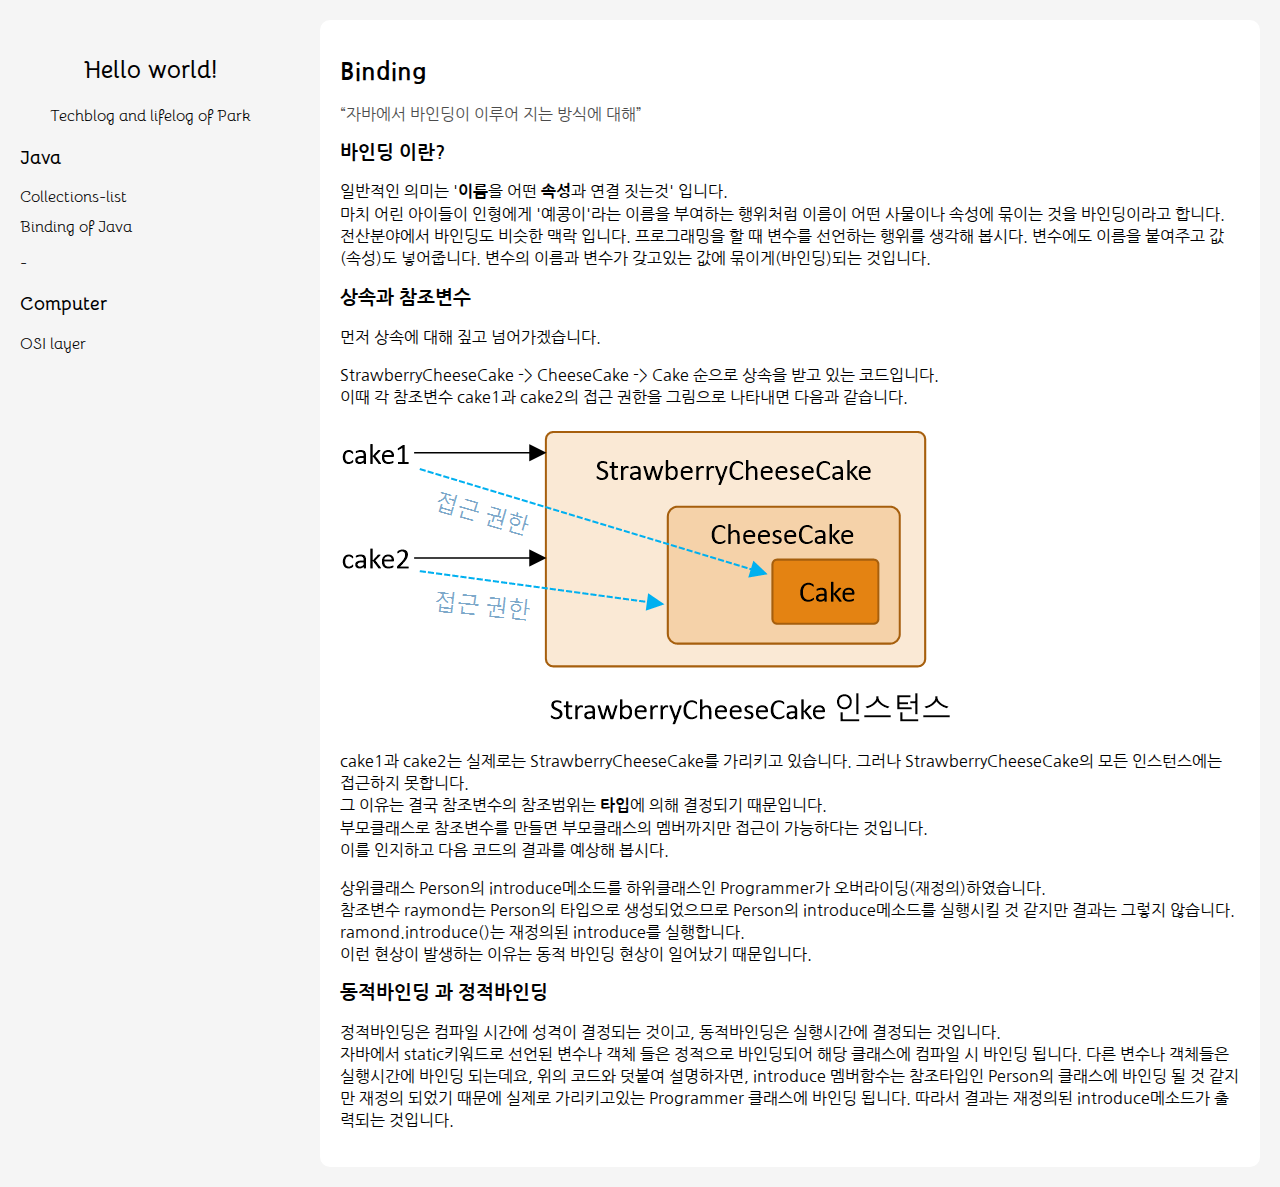
==== html/Binding.html @ 758eed29 "binding added" ====
<!DOCTYPE html>
<html lang="ko">

<head>
    <meta charset="UTF-8" />
    <meta name="viewport" content="width=device-width, initial-scale=1.0" />
    <link href="https://fonts.googleapis.com/css2?family=Bellota:wght@700&display=swap" rel="stylesheet">
    <link href="https://fonts.googleapis.com/css2?family=Nanum+Gothic&display=swap" rel="stylesheet">
    <link rel="stylesheet" href="../css/style.css">
    <link rel="stylesheet" href="../css/article-binding.css">
    <title>Hello world blog</title>
</head>

<body>
    <div class="container">
        <div class="categori">
            <h2 class="title"><a href="../index.html">Hello world!</a></h2>
            <p class="subtitle">Techblog and lifelog of Park</p>
            <h3>Java</h3>
            <dl>
                <li><a href="Collections-list.html">Collections-list</a></li>
                <li><a href="#">Binding of Java</a></li>
            </dl>
            <span>-</span>
            <h3>Computer</h3>
            <dl>
                <li><a href="OSI7layer.html">OSI layer</a></li>
            </dl>
        </div>
        <div class="content">
            <article>
                <h2>Binding</h2>
                <q style="opacity: 0.7;">자바에서 바인딩이 이루어 지는 방식에 대해</q>
                <h3>바인딩 이란?</h3>
                <p>
                    일반적인 의미는 '<b>이름</b>을 어떤 <b>속성</b>과 연결 짓는것' 입니다. <br>
                    마치 어린 아이들이 인형에게 '예콩이'라는 이름을 부여하는 행위처럼 이름이 어떤 사물이나 속성에
                    묶이는 것을 바인딩이라고 합니다. <br>전산분야에서 바인딩도 비슷한 맥락 입니다. 프로그래밍을 할 때
                    변수를 선언하는 행위를 생각해 봅시다. 변수에도 이름을 붙여주고 값(속성)도 넣어줍니다. 변수의 이름과
                    변수가 갖고있는 값에 묶이게(바인딩)되는 것입니다. <br>
                </p>
                <h3>상속과 참조변수</h3>
                <p>
                    먼저 상속에 대해 짚고 넘어가겠습니다. <br>
                </p>
                <script src="https://gist.github.com/gragasCanCode/0fcff56167aadafd9dcd7cb74efd6cf2.js"></script>
                <p>
                    StrawberryCheeseCake -> CheeseCake -> Cake 순으로 상속을 받고 있는 코드입니다. <br>
                    이때 각 참조변수 cake1과 cake2의 접근 권한을 그림으로 나타내면 다음과 같습니다.
                </p>
                <img src="../src/참조변수접근권한.PNG" alt="참조변수접근권한">
                <p>
                    cake1과 cake2는 실제로는 StrawberryCheeseCake를 가리키고 있습니다. 그러나 StrawberryCheeseCake의 모든
                    인스턴스에는 접근하지 못합니다. <br>
                    그 이유는 결국 참조변수의 참조범위는 <b>타입</b>에 의해 결정되기 때문입니다. <br>
                    부모클래스로 참조변수를 만들면 부모클래스의 멤버까지만 접근이 가능하다는 것입니다. <br>
                    이를 인지하고 다음 코드의 결과를 예상해 봅시다.
                </p>
                <script src="https://gist.github.com/gragasCanCode/bbcf72e77fa88265f7bf619aed804281.js"></script>
                <p>
                    상위클래스 Person의 introduce메소드를 하위클래스인 Programmer가 오버라이딩(재정의)하였습니다. <br>
                    참조변수 raymond는 Person의 타입으로 생성되었으므로 Person의 introduce메소드를 실행시킬 것 같지만 결과는
                    그렇지 않습니다. ramond.introduce()는 재정의된 introduce를 실행합니다. <br>
                    이런 현상이 발생하는 이유는 동적 바인딩 현상이 일어났기 때문입니다.
                </p>
                <h3>동적바인딩 과 정적바인딩</h3>
                <p>
                    정적바인딩은 컴파일 시간에 성격이 결정되는 것이고, 동적바인딩은 실행시간에 결정되는 것입니다. <br>
                    자바에서 static키워드로 선언된 변수나 객체 들은 정적으로 바인딩되어 해당 클래스에 컴파일 시 바인딩 됩니다.
                    다른 변수나 객체들은 실행시간에 바인딩 되는데요, 위의 코드와 덧붙여 설명하자면,
                    introduce 멤버함수는 참조타입인 Person의 클래스에 바인딩 될 것 같지만 재정의 되었기 때문에 실제로 가리키고있는
                    Programmer 클래스에 바인딩 됩니다. 따라서 결과는 재정의된 introduce메소드가 출력되는 것입니다.
                </p>
            </article>
        </div>
    </div>
</body>

</html>
---- css/style.css ----
@charset "utf-8";

body {
  margin: 0;
  padding: 0;
  background-color: #f5f5f5;
}

a {
  color: black;
  text-decoration: none;
}

.container {
  box-sizing: border-box;
  min-height: 500px;
  display: flex;

}

.categori {
  font-family: 'Bellota', cursive, '굴림';
  padding: 35px 20px;
  width: 380px;
  min-width: 200px;
  background-color: #f5f5f5;
}

.title,
.subtitle {
  text-align: center;
}

.categori li {
  list-style: none;
  margin-bottom: 10px;
}

.content {
  font-family: 'Nanum Gothic', sans-serif;
  padding: 20px;
}

.content article {
  background-color: white;
  padding: 20px;
  border-radius: 10px;
  width: 900px;
}

.methods {
  width: 80%;
  border-collapse: collapse;
}

.methods td,
th {
  padding: 5px;
  border: 1px solid #949188;
}

p {
  line-height: 22px;
}
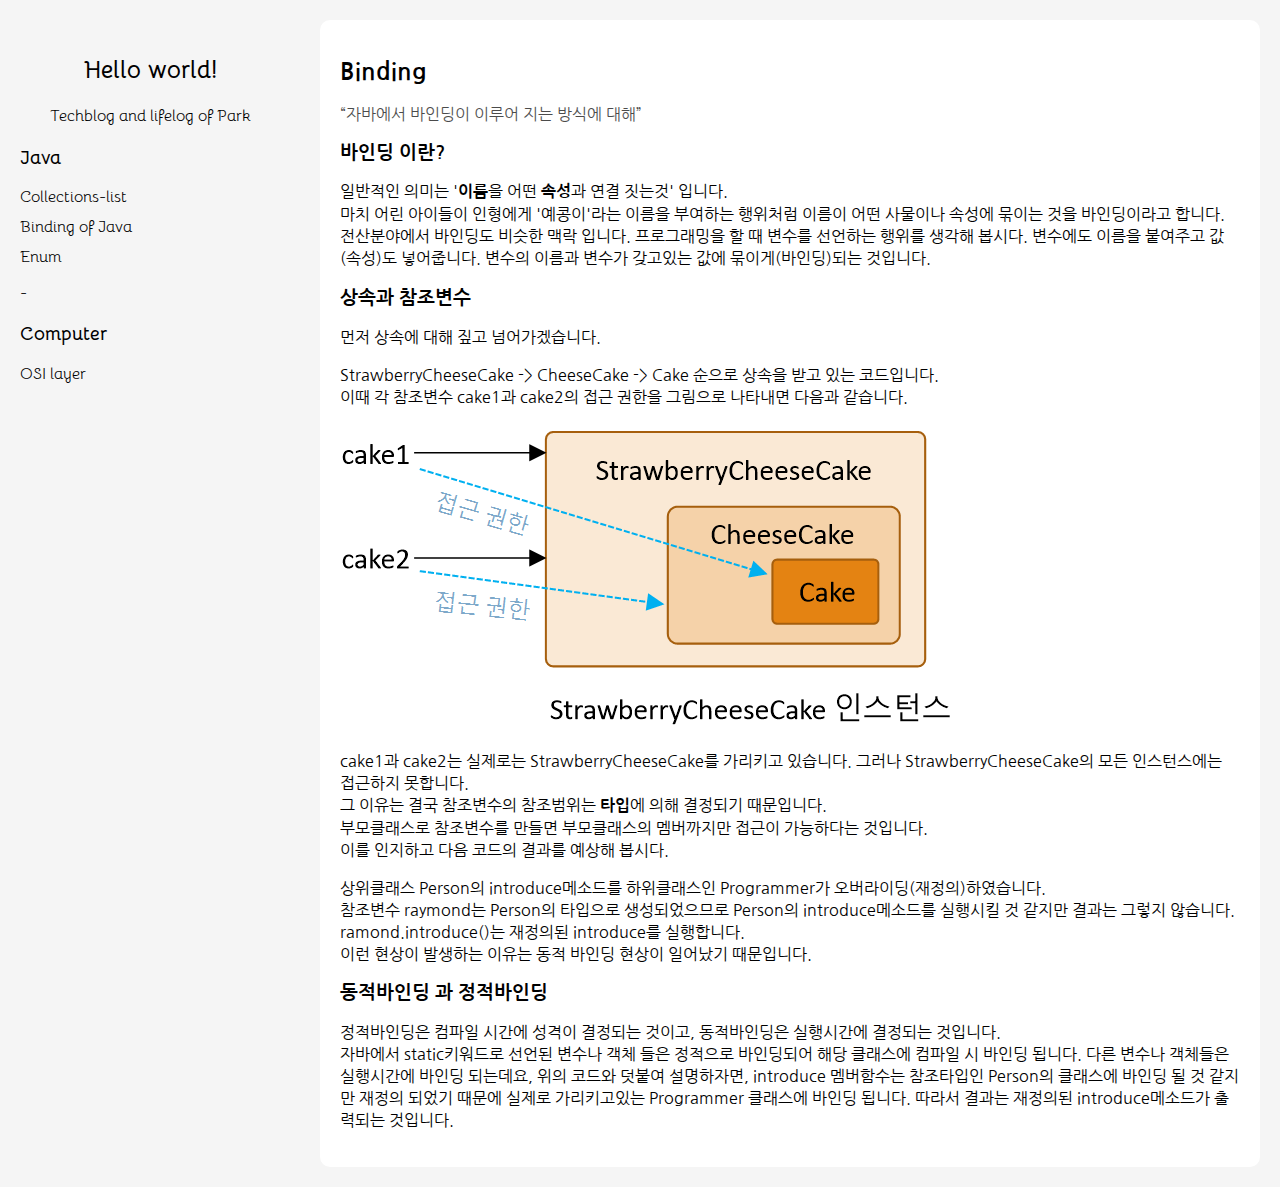
==== commit 873804e7: "enum added" ====
--- a/html/Binding.html
+++ b/html/Binding.html
@@ -20,6 +20,7 @@
             <dl>
                 <li><a href="Collections-list.html">Collections-list</a></li>
                 <li><a href="#">Binding of Java</a></li>
+                <li><a href="Enum.html">Enum</a></li>
             </dl>
             <span>-</span>
             <h3>Computer</h3>
--- a/css/style.css
+++ b/css/style.css
@@ -61,4 +61,14 @@
 
 p {
   line-height: 22px;
+}
+
+.description-box {
+  background-color: #f5f5f5;
+  border-radius: 10px;
+}
+
+.description-box pre {
+  padding: 15px 0 15px 20px;
+  line-height: 25px;
 }